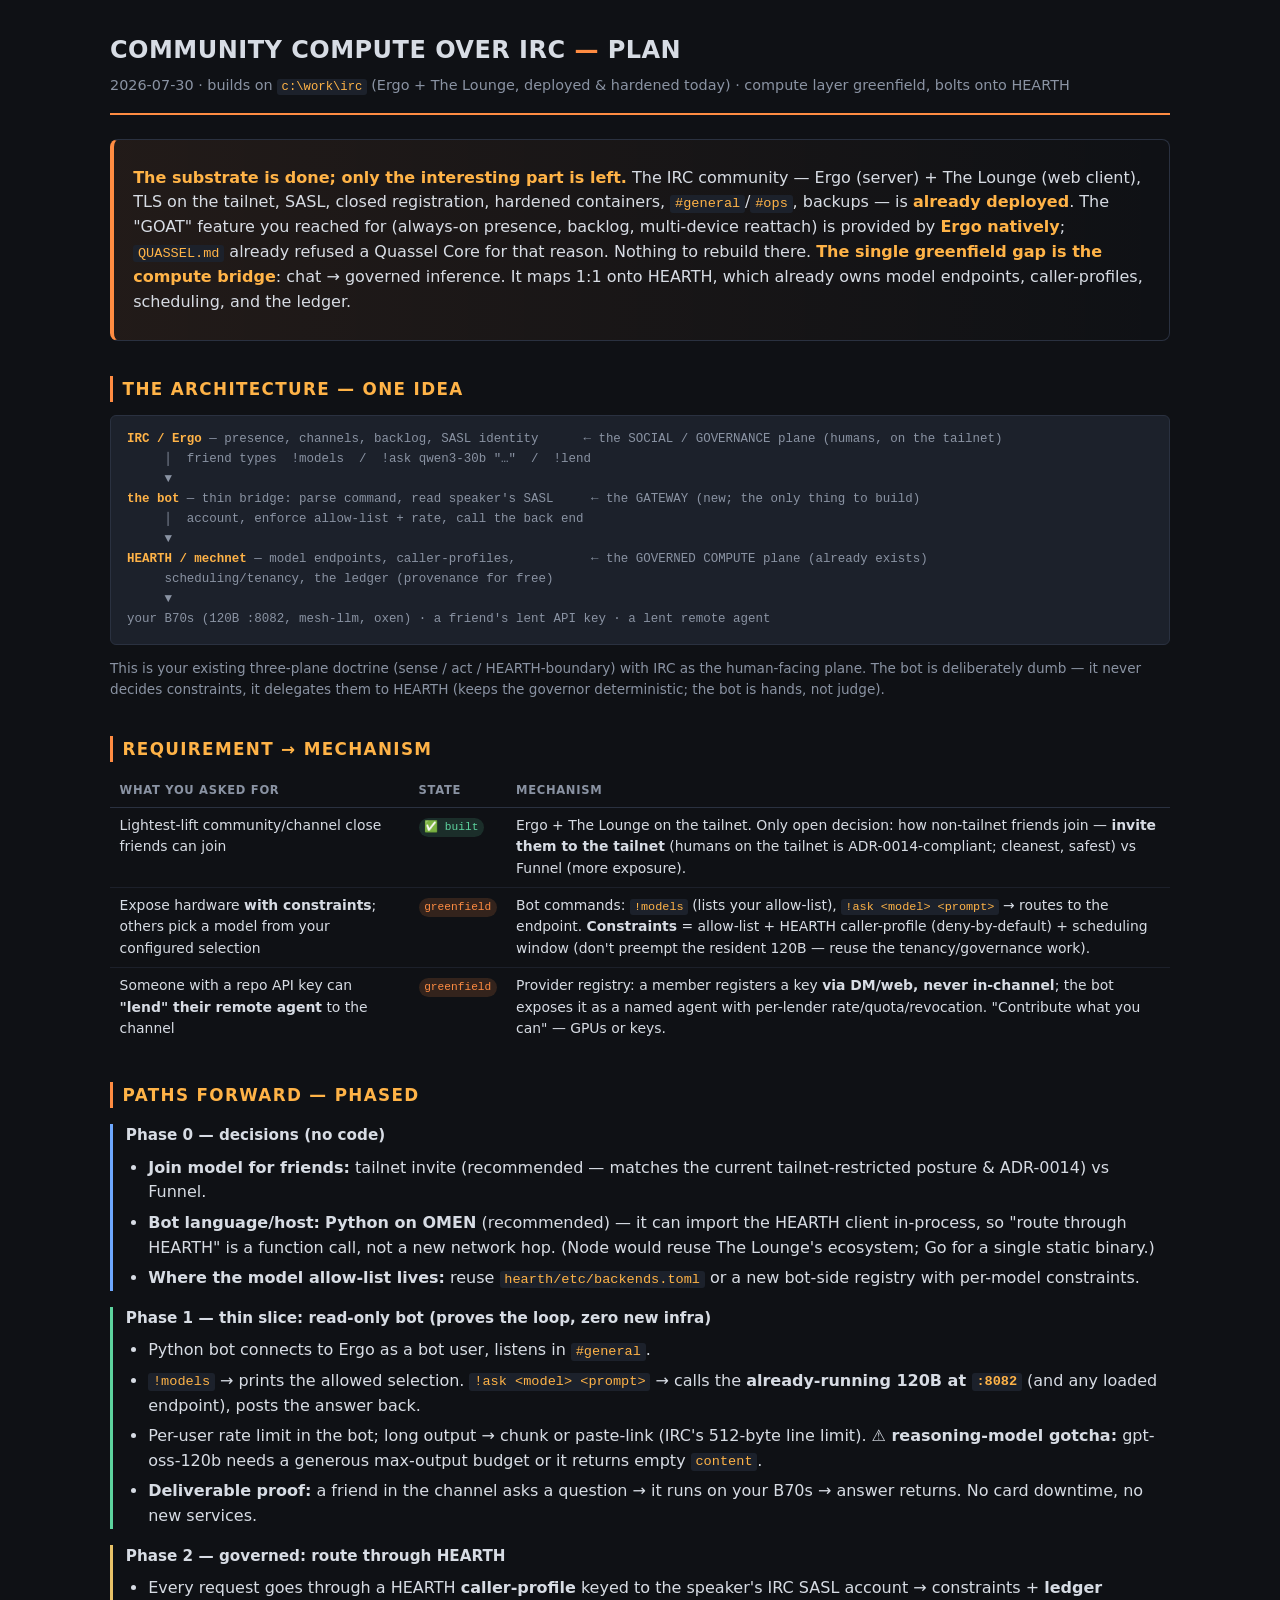
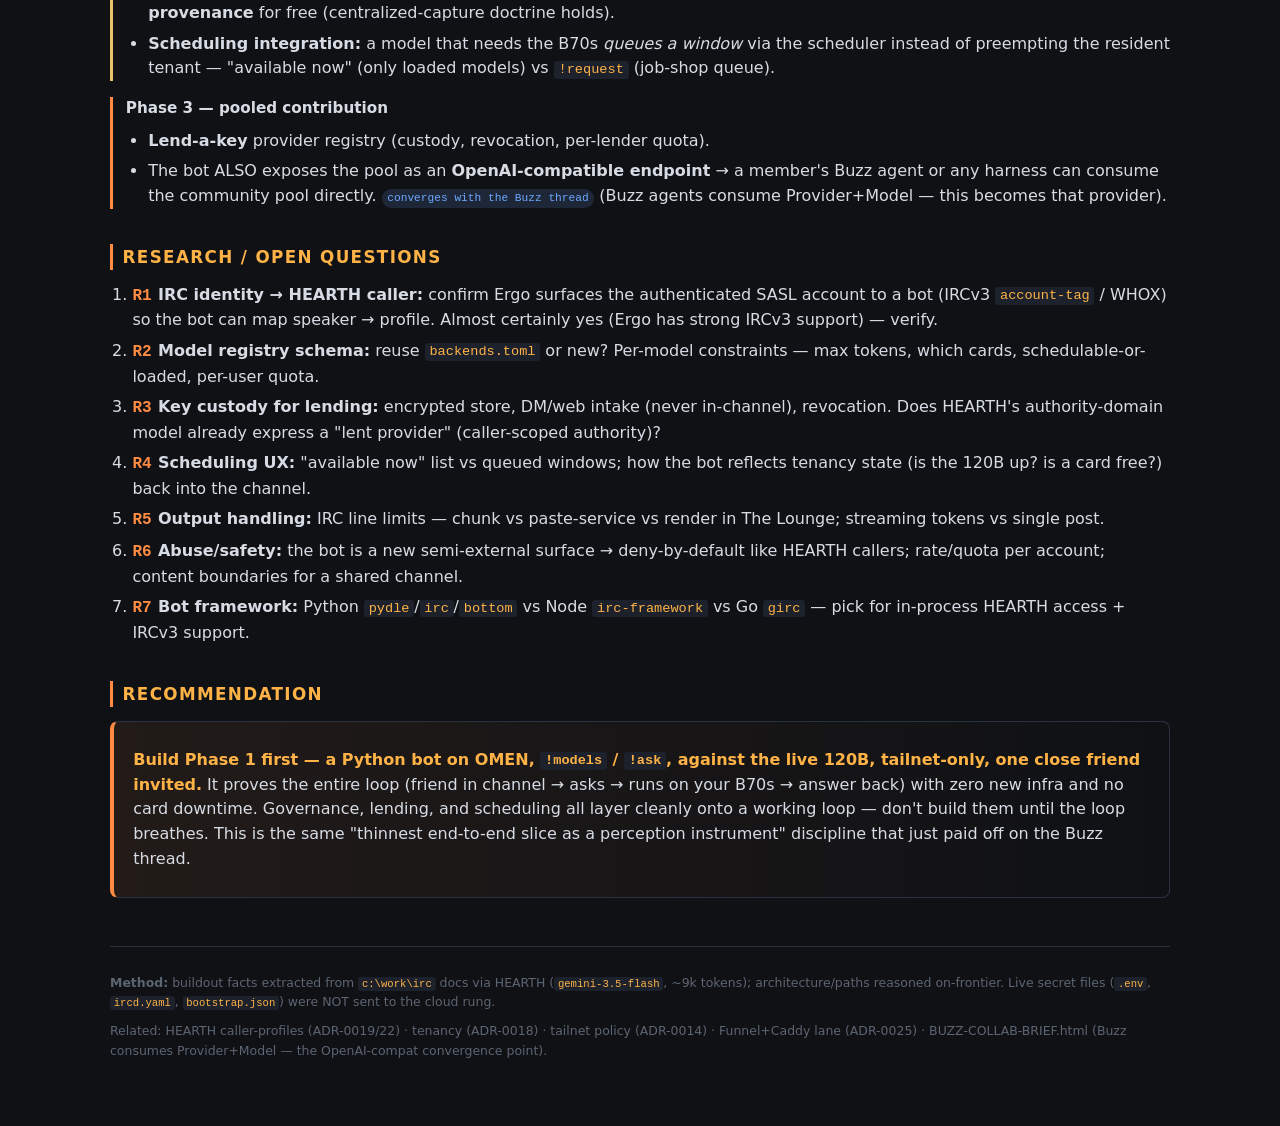
==== docs/COMPUTE-LAYER-PLAN.html @ 9028819e "docs: compute-layer plan — IRC(social) + bot(bridge) + HEARTH(governed compute); phased paths + rese" ====
<!DOCTYPE html>
<html lang="en">
<head>
<meta charset="UTF-8">
<meta name="viewport" content="width=device-width, initial-scale=1.0">
<title>Community Compute over IRC — Plan</title>
<style>
  :root{
    --bg:#0f1115; --panel:#161a21; --panel2:#1c212b; --line:#2a3140;
    --text:#d7dce4; --dim:#8a93a3; --faint:#5c6572;
    --ember:#ff8c42; --ember2:#ffb347; --good:#5dd39e; --warn:#e8c268; --bad:#e06c75; --info:#6ea8fe;
    --mono:'Cascadia Code','Consolas',monospace;
  }
  *{box-sizing:border-box;margin:0;padding:0}
  body{background:var(--bg);color:var(--text);font-family:'Segoe UI',system-ui,sans-serif;line-height:1.55;padding:2rem 1rem 4rem}
  .wrap{max-width:1060px;margin:0 auto}
  header{border-bottom:2px solid var(--ember);padding-bottom:1rem;margin-bottom:1.5rem}
  h1{font-size:1.5rem;letter-spacing:.02em}
  h1 .x{color:var(--ember)}
  .sub{color:var(--dim);font-size:.9rem;margin-top:.3rem}
  .sub code{color:var(--ember2)}
  h2{font-size:1.05rem;color:var(--ember2);margin:2.2rem 0 .8rem;text-transform:uppercase;letter-spacing:.08em;border-left:3px solid var(--ember);padding-left:.6rem}
  h3{font-size:.95rem;color:var(--text);margin:1.2rem 0 .5rem}
  p{margin:.6rem 0}
  .dim{color:var(--dim)} .small{font-size:.85rem}
  code{font-family:var(--mono);font-size:.85em;background:var(--panel2);padding:.1em .35em;border-radius:3px;color:var(--ember2)}
  pre{font-family:var(--mono);font-size:.8rem;background:var(--panel2);border:1px solid var(--line);border-radius:6px;padding:.9rem 1rem;overflow-x:auto;margin:.8rem 0;line-height:1.5}
  .panel{background:var(--panel);border:1px solid var(--line);border-radius:8px;padding:1rem 1.2rem;margin:.9rem 0}
  .verdict{border-left:4px solid var(--ember);background:linear-gradient(90deg,rgba(255,140,66,.08),transparent)}
  .verdict b{color:var(--ember2)}
  table{width:100%;border-collapse:collapse;margin:.8rem 0;font-size:.87rem}
  th{text-align:left;color:var(--dim);font-weight:600;border-bottom:1px solid var(--line);padding:.45rem .6rem;text-transform:uppercase;font-size:.72rem;letter-spacing:.06em}
  td{padding:.45rem .6rem;border-bottom:1px solid rgba(42,49,64,.5);vertical-align:top}
  tr:last-child td{border-bottom:none}
  .tag{display:inline-block;font-family:var(--mono);font-size:.7rem;padding:.1em .5em;border-radius:10px;white-space:nowrap}
  .t-good{background:rgba(93,211,158,.15);color:var(--good)}
  .t-warn{background:rgba(232,194,104,.15);color:var(--warn)}
  .t-bad{background:rgba(224,108,117,.15);color:var(--bad)}
  .t-info{background:rgba(110,168,254,.15);color:var(--info)}
  .t-ember{background:rgba(255,140,66,.15);color:var(--ember)}
  ul,ol{margin:.5rem 0 .5rem 1.4rem}
  li{margin:.35rem 0}
  a{color:var(--info);text-decoration:none} a:hover{text-decoration:underline}
  .flow{font-family:var(--mono);font-size:.78rem;color:var(--dim);background:var(--panel2);border:1px solid var(--line);border-radius:6px;padding:.9rem 1rem;overflow-x:auto;white-space:pre;line-height:1.6;margin:.8rem 0}
  .flow b{color:var(--ember2);font-weight:600}
  .phase{border-left:3px solid var(--info);padding-left:.8rem;margin:1rem 0}
  .phase.p1{border-color:var(--good)} .phase.p2{border-color:var(--warn)} .phase.p3{border-color:var(--ember)}
  .phase h3{margin-top:0}
  .foot{margin-top:3rem;border-top:1px solid var(--line);padding-top:1rem;color:var(--faint);font-size:.78rem}
  .qnum{color:var(--ember);font-family:var(--mono);font-weight:700;margin-right:.4rem}
</style>
</head>
<body><div class="wrap">

<header>
  <h1>COMMUNITY COMPUTE OVER IRC <span class="x">—</span> PLAN</h1>
  <div class="sub">2026-07-30 · builds on <code>c:\work\irc</code> (Ergo + The Lounge, deployed &amp; hardened today) · compute layer greenfield, bolts onto HEARTH</div>
</header>

<div class="panel verdict">
  <p><b>The substrate is done; only the interesting part is left.</b> The IRC community — Ergo (server) + The Lounge (web client), TLS on the tailnet, SASL, closed registration, hardened containers, <code>#general</code>/<code>#ops</code>, backups — is <b>already deployed</b>. The "GOAT" feature you reached for (always-on presence, backlog, multi-device reattach) is provided by <b>Ergo natively</b>; <code>QUASSEL.md</code> already refused a Quassel Core for that reason. Nothing to rebuild there. <b>The single greenfield gap is the compute bridge</b>: chat → governed inference. It maps 1:1 onto HEARTH, which already owns model endpoints, caller-profiles, scheduling, and the ledger.</p>
</div>

<h2>The architecture — one idea</h2>
<div class="flow"><b>IRC / Ergo</b> — presence, channels, backlog, SASL identity      ← the SOCIAL / GOVERNANCE plane (humans, on the tailnet)
     │  friend types  !models  /  !ask qwen3-30b "…"  /  !lend
     ▼
<b>the bot</b> — thin bridge: parse command, read speaker's SASL     ← the GATEWAY (new; the only thing to build)
     │  account, enforce allow-list + rate, call the back end
     ▼
<b>HEARTH / mechnet</b> — model endpoints, caller-profiles,          ← the GOVERNED COMPUTE plane (already exists)
     scheduling/tenancy, the ledger (provenance for free)
     ▼
your B70s (120B :8082, mesh-llm, oxen) · a friend's lent API key · a lent remote agent</div>
<p class="small dim">This is your existing three-plane doctrine (sense / act / HEARTH-boundary) with IRC as the human-facing plane. The bot is deliberately dumb — it never decides constraints, it delegates them to HEARTH (keeps the governor deterministic; the bot is hands, not judge).</p>

<h2>Requirement → mechanism</h2>
<table>
  <tr><th>What you asked for</th><th>State</th><th>Mechanism</th></tr>
  <tr><td>Lightest-lift community/channel close friends can join</td><td><span class="tag t-good">✅ built</span></td><td>Ergo + The Lounge on the tailnet. Only open decision: how non-tailnet friends join — <b>invite them to the tailnet</b> (humans on the tailnet is ADR-0014-compliant; cleanest, safest) vs Funnel (more exposure).</td></tr>
  <tr><td>Expose hardware <b>with constraints</b>; others pick a model from your configured selection</td><td><span class="tag t-ember">greenfield</span></td><td>Bot commands: <code>!models</code> (lists your allow-list), <code>!ask &lt;model&gt; &lt;prompt&gt;</code> → routes to the endpoint. <b>Constraints</b> = allow-list + HEARTH caller-profile (deny-by-default) + scheduling window (don't preempt the resident 120B — reuse the tenancy/governance work).</td></tr>
  <tr><td>Someone with a repo API key can <b>"lend" their remote agent</b> to the channel</td><td><span class="tag t-ember">greenfield</span></td><td>Provider registry: a member registers a key <b>via DM/web, never in-channel</b>; the bot exposes it as a named agent with per-lender rate/quota/revocation. "Contribute what you can" — GPUs or keys.</td></tr>
</table>

<h2>Paths forward — phased</h2>

<div class="phase"><h3>Phase 0 — decisions (no code)</h3>
<ul>
  <li><b>Join model for friends:</b> tailnet invite (recommended — matches the current tailnet-restricted posture &amp; ADR-0014) vs Funnel.</li>
  <li><b>Bot language/host:</b> <b>Python on OMEN</b> (recommended) — it can import the HEARTH client in-process, so "route through HEARTH" is a function call, not a new network hop. (Node would reuse The Lounge's ecosystem; Go for a single static binary.)</li>
  <li><b>Where the model allow-list lives:</b> reuse <code>hearth/etc/backends.toml</code> or a new bot-side registry with per-model constraints.</li>
</ul></div>

<div class="phase p1"><h3>Phase 1 — thin slice: read-only bot (proves the loop, zero new infra)</h3>
<ul>
  <li>Python bot connects to Ergo as a bot user, listens in <code>#general</code>.</li>
  <li><code>!models</code> → prints the allowed selection. <code>!ask &lt;model&gt; &lt;prompt&gt;</code> → calls the <b>already-running 120B at <code>:8082</code></b> (and any loaded endpoint), posts the answer back.</li>
  <li>Per-user rate limit in the bot; long output → chunk or paste-link (IRC's 512-byte line limit). <b>⚠ reasoning-model gotcha:</b> gpt-oss-120b needs a generous max-output budget or it returns empty <code>content</code>.</li>
  <li><b>Deliverable proof:</b> a friend in the channel asks a question → it runs on your B70s → answer returns. No card downtime, no new services.</li>
</ul></div>

<div class="phase p2"><h3>Phase 2 — governed: route through HEARTH</h3>
<ul>
  <li>Every request goes through a HEARTH <b>caller-profile</b> keyed to the speaker's IRC SASL account → constraints + <b>ledger provenance</b> for free (centralized-capture doctrine holds).</li>
  <li><b>Scheduling integration:</b> a model that needs the B70s <em>queues a window</em> via the scheduler instead of preempting the resident tenant — "available now" (only loaded models) vs <code>!request</code> (job-shop queue).</li>
</ul></div>

<div class="phase p3"><h3>Phase 3 — pooled contribution</h3>
<ul>
  <li><b>Lend-a-key</b> provider registry (custody, revocation, per-lender quota).</li>
  <li>The bot ALSO exposes the pool as an <b>OpenAI-compatible endpoint</b> → a member's Buzz agent or any harness can consume the community pool directly. <span class="tag t-info">converges with the Buzz thread</span> (Buzz agents consume Provider+Model — this becomes that provider).</li>
</ul></div>

<h2>Research / open questions</h2>
<ol>
  <li><span class="qnum">R1</span><b>IRC identity → HEARTH caller:</b> confirm Ergo surfaces the authenticated SASL account to a bot (IRCv3 <code>account-tag</code> / WHOX) so the bot can map speaker → profile. Almost certainly yes (Ergo has strong IRCv3 support) — verify.</li>
  <li><span class="qnum">R2</span><b>Model registry schema:</b> reuse <code>backends.toml</code> or new? Per-model constraints — max tokens, which cards, schedulable-or-loaded, per-user quota.</li>
  <li><span class="qnum">R3</span><b>Key custody for lending:</b> encrypted store, DM/web intake (never in-channel), revocation. Does HEARTH's authority-domain model already express a "lent provider" (caller-scoped authority)?</li>
  <li><span class="qnum">R4</span><b>Scheduling UX:</b> "available now" list vs queued windows; how the bot reflects tenancy state (is the 120B up? is a card free?) back into the channel.</li>
  <li><span class="qnum">R5</span><b>Output handling:</b> IRC line limits — chunk vs paste-service vs render in The Lounge; streaming tokens vs single post.</li>
  <li><span class="qnum">R6</span><b>Abuse/safety:</b> the bot is a new semi-external surface → deny-by-default like HEARTH callers; rate/quota per account; content boundaries for a shared channel.</li>
  <li><span class="qnum">R7</span><b>Bot framework:</b> Python <code>pydle</code>/<code>irc</code>/<code>bottom</code> vs Node <code>irc-framework</code> vs Go <code>girc</code> — pick for in-process HEARTH access + IRCv3 support.</li>
</ol>

<h2>Recommendation</h2>
<div class="panel verdict"><p><b>Build Phase 1 first — a Python bot on OMEN, <code>!models</code> / <code>!ask</code>, against the live 120B, tailnet-only, one close friend invited.</b> It proves the entire loop (friend in channel → asks → runs on your B70s → answer back) with zero new infra and no card downtime. Governance, lending, and scheduling all layer cleanly onto a working loop — don't build them until the loop breathes. This is the same "thinnest end-to-end slice as a perception instrument" discipline that just paid off on the Buzz thread.</p></div>

<div class="foot">
  <p><b>Method:</b> buildout facts extracted from <code>c:\work\irc</code> docs via HEARTH (<code>gemini-3.5-flash</code>, ~9k tokens); architecture/paths reasoned on-frontier. Live secret files (<code>.env</code>, <code>ircd.yaml</code>, <code>bootstrap.json</code>) were NOT sent to the cloud rung.</p>
  <p>Related: HEARTH caller-profiles (ADR-0019/22) · tenancy (ADR-0018) · tailnet policy (ADR-0014) · Funnel+Caddy lane (ADR-0025) · BUZZ-COLLAB-BRIEF.html (Buzz consumes Provider+Model — the OpenAI-compat convergence point).</p>
</div>

</div></body>
</html>
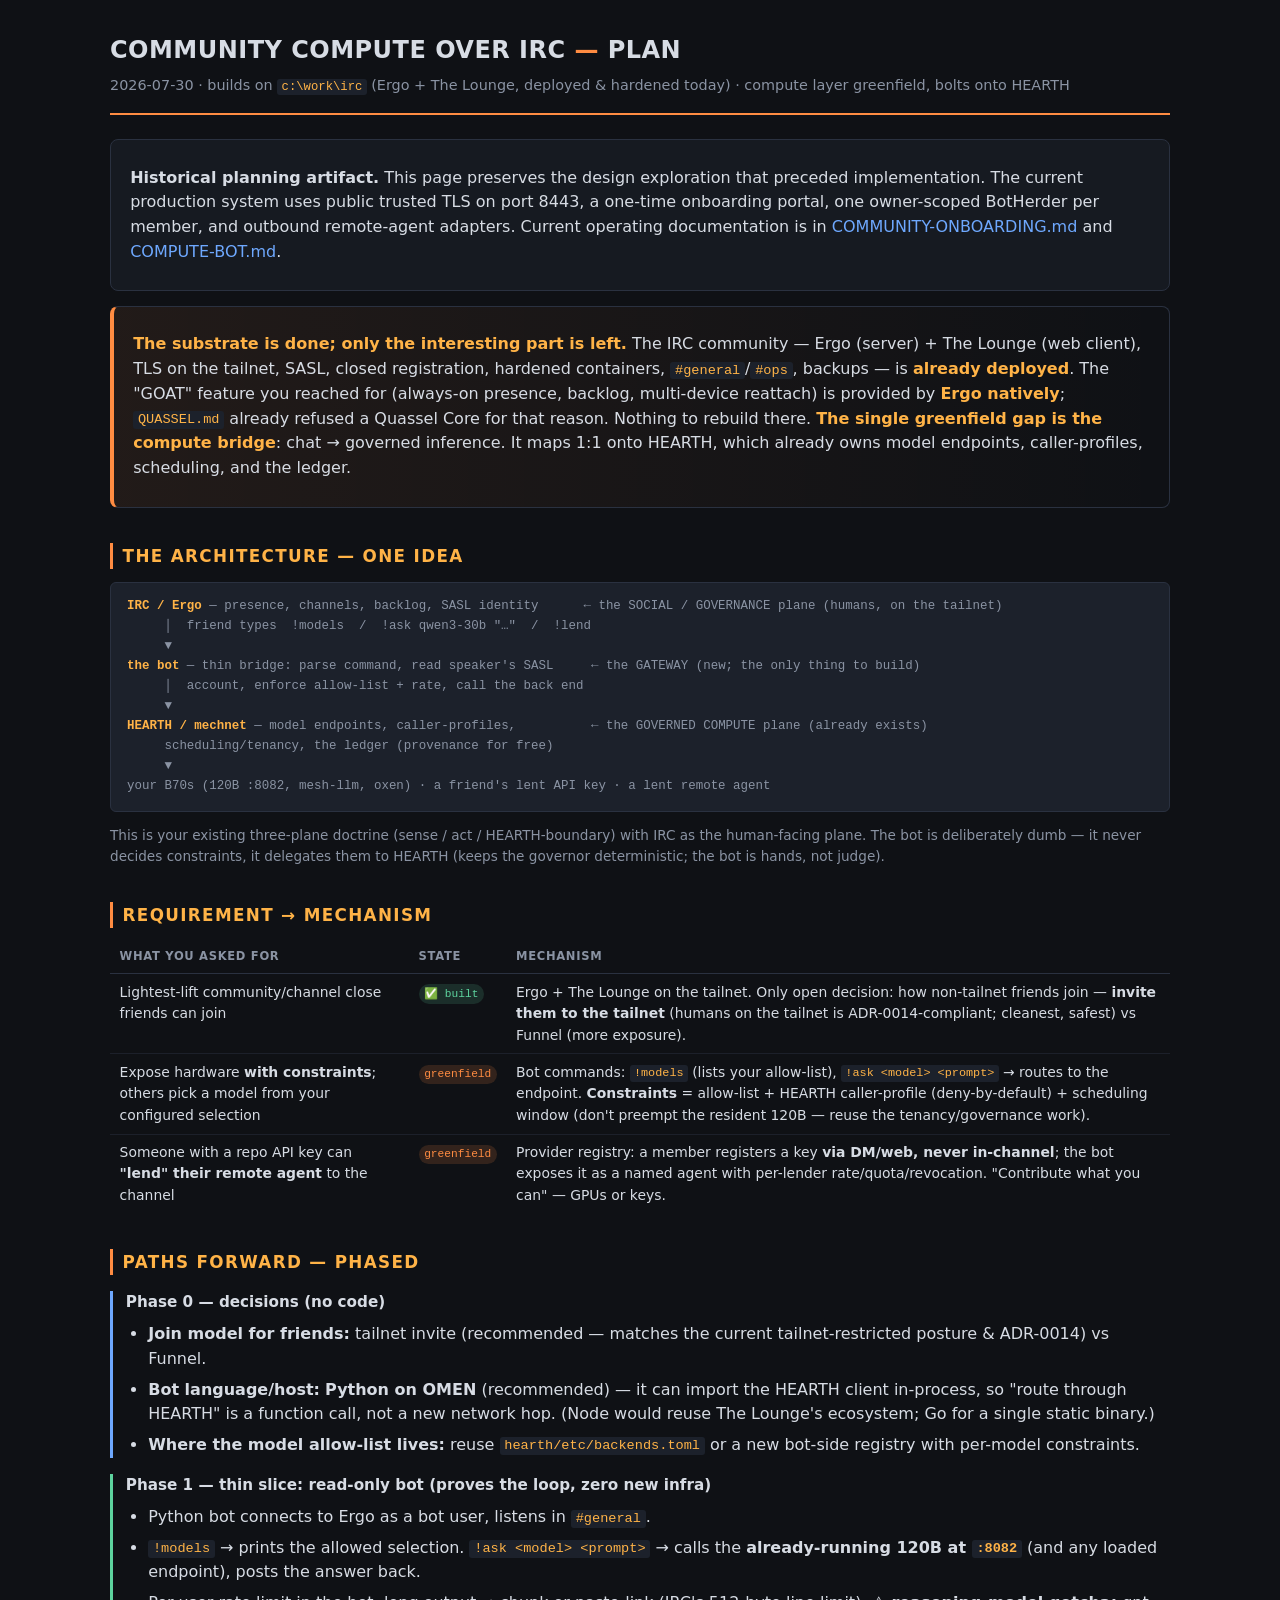
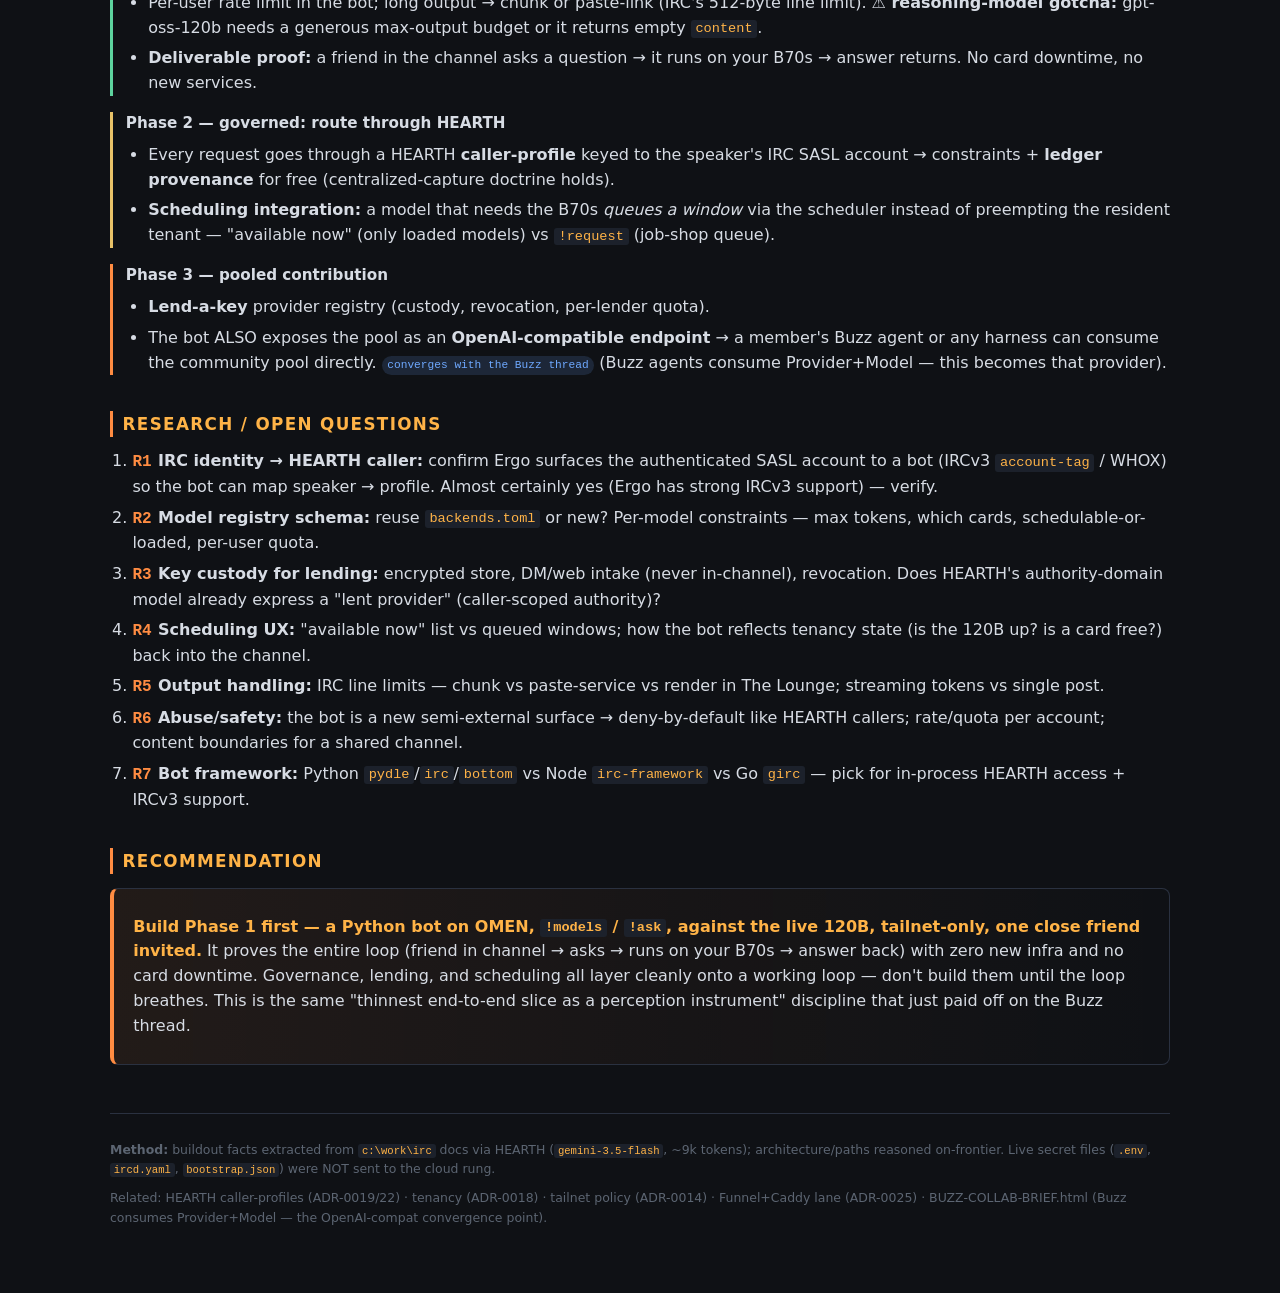
==== commit 5e52be95: "add community onboarding and personal BotHerders" ====
--- a/docs/COMPUTE-LAYER-PLAN.html
+++ b/docs/COMPUTE-LAYER-PLAN.html
@@ -56,6 +56,10 @@
   <h1>COMMUNITY COMPUTE OVER IRC <span class="x">—</span> PLAN</h1>
   <div class="sub">2026-07-30 · builds on <code>c:\work\irc</code> (Ergo + The Lounge, deployed &amp; hardened today) · compute layer greenfield, bolts onto HEARTH</div>
 </header>
+
+<div class="panel">
+  <p><b>Historical planning artifact.</b> This page preserves the design exploration that preceded implementation. The current production system uses public trusted TLS on port 8443, a one-time onboarding portal, one owner-scoped BotHerder per member, and outbound remote-agent adapters. Current operating documentation is in <a href="COMMUNITY-ONBOARDING.md">COMMUNITY-ONBOARDING.md</a> and <a href="COMPUTE-BOT.md">COMPUTE-BOT.md</a>.</p>
+</div>
 
 <div class="panel verdict">
   <p><b>The substrate is done; only the interesting part is left.</b> The IRC community — Ergo (server) + The Lounge (web client), TLS on the tailnet, SASL, closed registration, hardened containers, <code>#general</code>/<code>#ops</code>, backups — is <b>already deployed</b>. The "GOAT" feature you reached for (always-on presence, backlog, multi-device reattach) is provided by <b>Ergo natively</b>; <code>QUASSEL.md</code> already refused a Quassel Core for that reason. Nothing to rebuild there. <b>The single greenfield gap is the compute bridge</b>: chat → governed inference. It maps 1:1 onto HEARTH, which already owns model endpoints, caller-profiles, scheduling, and the ledger.</p>
